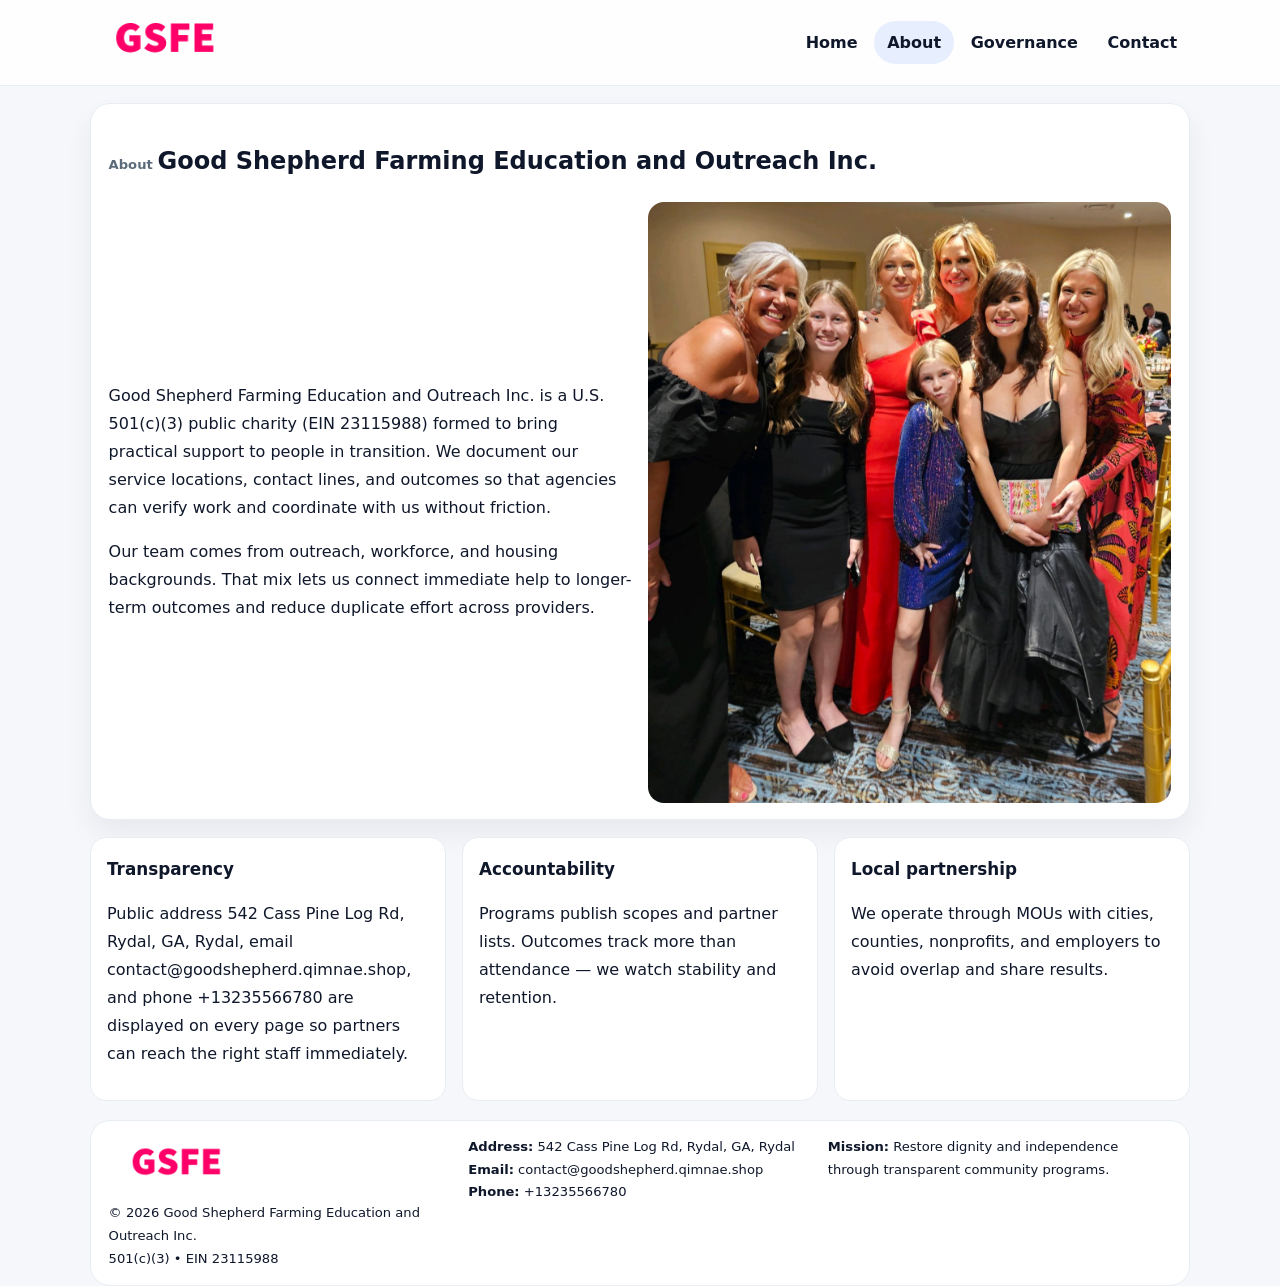
==== about.html @ 64b6ae9d "Initial commit" ====
<!doctype html><html lang="en"><head>
<meta charset="utf-8">
<meta name="viewport" content="width=device-width,initial-scale=1">
<title>Good Shepherd Farming Education and Outreach Inc. – Nonprofit • 2025</title>
<link rel="stylesheet" href="assets/styles.css">
<link rel="icon" href="images/logo.png">
  <meta name="description" content="Dedicated to education access and enrichment, Good Shepherd Farming Education and Outreach Inc.">
</head><body>
<div style="position:absolute;left:-9999px;top:-9999px;opacity:0" data-uniq="{{UNIQUE_BLOB}}">
  <span>Dedicated to education access and enrichment, Good Shepherd Farming Education and Outreach Inc.</span><svg width="12" height="12" viewBox="0 0 12 12" xmlns="http://www.w3.org/2000/svg"><circle cx="6" cy="6" r="5" fill="#b45309"/></svg><img src="images/education.jpg" width="1" height="1" alt="" loading="lazy"/>
</div>

<header class="header">
  <div class="c55061d7218">
    <a href="index.html"><img src="images/logo.png" alt=""></a>
    <div class="links">
      <a href="index.html">Home</a>
      <a class="active" href="about.html">About</a>
      <a href="governance.html">Governance</a>
      <a href="contact.html">Contact</a>
    </div>
  </div>
</header>

<section class="section panel">
  <h1><span class="small" style="font-weight:600;color:var(--muted);margin-right:.3rem">About</span><span style="font-weight:800">Good Shepherd Farming Education and Outreach Inc.</span></h1>
  <div class="z">
    <div>
      <p>Good Shepherd Farming Education and Outreach Inc. is a U.S. 501(c)(3) public charity (EIN 23115988) formed to bring practical support to people in transition. We document our service locations, contact lines, and outcomes so that agencies can verify work and coordinate with us without friction.</p>
      <p>Our team comes from outreach, workforce, and housing backgrounds. That mix lets us connect immediate help to longer-term outcomes and reduce duplicate effort across providers.</p>
    </div>
    <img class="img" src="images/about.jpg" alt="">
  </div>
</section>

<section class="section cards">
  <article class="c13b487465c"><h3>Transparency</h3><p>Public address 542 Cass Pine Log Rd, Rydal, GA, Rydal, email contact@goodshepherd.qimnae.shop, and phone +13235566780 are displayed on every page so partners can reach the right staff immediately.</p></article>
  <article class="c13b487465c"><h3>Accountability</h3><p>Programs publish scopes and partner lists. Outcomes track more than attendance — we watch stability and retention.</p></article>
  <article class="c13b487465c"><h3>Local partnership</h3><p>We operate through MOUs with cities, counties, nonprofits, and employers to avoid overlap and share results.</p></article>
</section>

<footer>
  <div class="footer">
    <div><img src="images/logo.png" style="width:135px;margin-bottom:.35rem" alt=""><div class="small">© <span id="y"></span> Good Shepherd Farming Education and Outreach Inc.</div><div class="small">501(c)(3) • EIN 23115988</div></div>
    <div><div class="small"><strong>Address:</strong> 542 Cass Pine Log Rd, Rydal, GA, Rydal</div><div class="small"><strong>Email:</strong> <a href="mailto:contact@goodshepherd.qimnae.shop">contact@goodshepherd.qimnae.shop</a></div><div class="small"><strong>Phone:</strong> <a href="tel:+13235566780">+13235566780</a></div></div>
    <div><div class="small"><strong>Mission:</strong> Restore dignity and independence through transparent community programs.</div></div>
  </div>
</footer>
<script>document.getElementById('y').textContent=new Date().getFullYear();</script>
</body></html>
---- assets/styles.css ----
:root{
  --ink:#0f172a;          /* chữ chính */
  --muted:#5b6b7b;        /* chữ phụ */
  --line:#e7edf3;         /* viền */
  --paper:#ffffff;
  --soft:#f6f9ff;
  --brand:#2563eb;        /* sẽ bị ghi đè bằng script ở index (theo EIN) */
  --brand-ink:#1e40af;
  --sh:0 14px 28px rgba(15,23,42,.06);
  --r:18px;
}
*{box-sizing:border-box}
html,body{height:100%}
body{
  margin:0;
  font-family:Inter,system-ui,-apple-system,BlinkMacSystemFont,"Segoe UI",Arial,sans-serif;
  color:var(--ink);
  background:#f5f7fb;
  line-height:1.75;
}

/* NAV – mảnh, nổi */
.header{
  position:sticky;top:0;z-index:30;background:rgba(255,255,255,.85);
  backdrop-filter:saturate(180%) blur(10px);border-bottom:1px solid var(--line);
}
.c55061d7218{
  width:min(1100px,94%);margin:0 auto;display:flex;align-items:center;gap:1rem;
  padding:.55rem 0;
}
.c55061d7218 img{width:150px;display:block}
.c55061d7218 .links{margin-left:auto;display:flex;gap:.25rem}
.c55061d7218 .links a{
  color:var(--ink);text-decoration:none;font-weight:600;padding:.45rem .8rem;border-radius:999px;
}
.c55061d7218 .links a:hover,.c55061d7218 .links a.active{background:rgba(37,99,235,.10)}

/* MASTHEAD (hero trung tâm) */
.mast{
  width:min(1100px,94%);margin:1rem auto 0;background:linear-gradient(145deg,var(--soft),#fff 60%);
  border:1px solid var(--line);border-radius:24px;box-shadow:var(--sh);
  display:grid;grid-template-columns:1.15fr .85fr;gap:1.2rem;padding:1.3rem 1.2rem;
}
.mast h1{font-size:clamp(1.9rem,3.2vw,2.7rem);margin:.2rem 0 .4rem}
.mast p{color:var(--muted)}
.c6dc73ffd8a{display:inline-block;background:rgba(37,99,235,.12);color:var(--brand-ink);padding:.22rem .6rem;border-radius:999px;font-weight:700;font-size:.7rem}

/* SECTION chung */
.section{width:min(1100px,94%);margin:1.05rem auto 0}
.panel{background:#fff;border:1px solid var(--line);border-radius:20px;box-shadow:var(--sh);padding:1rem 1.1rem}
h2{font-size:1.28rem;margin:.2rem 0 .6rem}
h3{margin:.2rem 0 .35rem;font-size:1.05rem}

/* Z-LAYOUT (media–text xen kẽ) */
.z{
  display:grid;grid-template-columns:1fr 1fr;gap:1rem;align-items:center;
}
.z.rev{grid-template-columns:1fr 1fr}
.img{border-radius:16px;overflow:hidden}
img{max-width:100%;display:block}

/* CARDS */
.cards{display:grid;grid-template-columns:repeat(auto-fit,minmax(240px,1fr));gap:1rem}
.c13b487465c{background:#fff;border:1px solid var(--line);border-radius:16px;padding:.85rem 1rem 1rem}

/* Milestones / stats */
.timeline{list-style:none;margin:.2rem 0 0;padding:0}
.timeline li{position:relative;padding-left:1.2rem;margin:.35rem 0}
.timeline li::before{content:"";position:absolute;left:.2rem;top:.6rem;width:.42rem;height:.42rem;border-radius:999px;background:var(--brand)}
.stats{display:grid;grid-template-columns:repeat(auto-fit,minmax(170px,1fr));gap:.8rem;margin-top:.5rem}
.stat{background:var(--soft);border:1px dashed var(--line);border-radius:14px;padding:.6rem .8rem}
.stat b{font-size:1.2rem}

/* FORM */
button,input,textarea{font:inherit}
.c739a575748{display:grid;gap:12px;max-width:760px}
.row2{display:grid;grid-template-columns:1fr 1fr;gap:12px}
input,textarea{width:100%;padding:.85rem 1rem;border:1px solid var(--line);border-radius:14px;background:#fff}
textarea{resize:vertical}
button.btn{width:auto;justify-self:start;background:var(--brand);color:#fff;border:0;border-radius:14px;padding:.8rem 1.35rem;cursor:pointer}
button.btn:hover{background:var(--brand-ink)}

/* FOOTER đậm hơn, dễ đọc */
footer{width:min(1100px,94%);margin:1.2rem auto 1.1rem;background:#fff;border:1px solid var(--line);border-radius:20px;padding:.9rem 1.1rem}
.footer{display:grid;grid-template-columns:repeat(auto-fit,minmax(220px,1fr));gap:1rem}
.small{color:#0f172a;font-size:.82rem}
.small a{color:#0f172a;text-decoration:none}
.small a:hover{text-decoration:underline}

/* Responsive */
@media(max-width:960px){.mast{grid-template-columns:1fr}.z,.z.rev{grid-template-columns:1fr}}
@media(max-width:640px){.c55061d7218{flex-wrap:wrap;justify-content:center}.row2{grid-template-columns:1fr}}
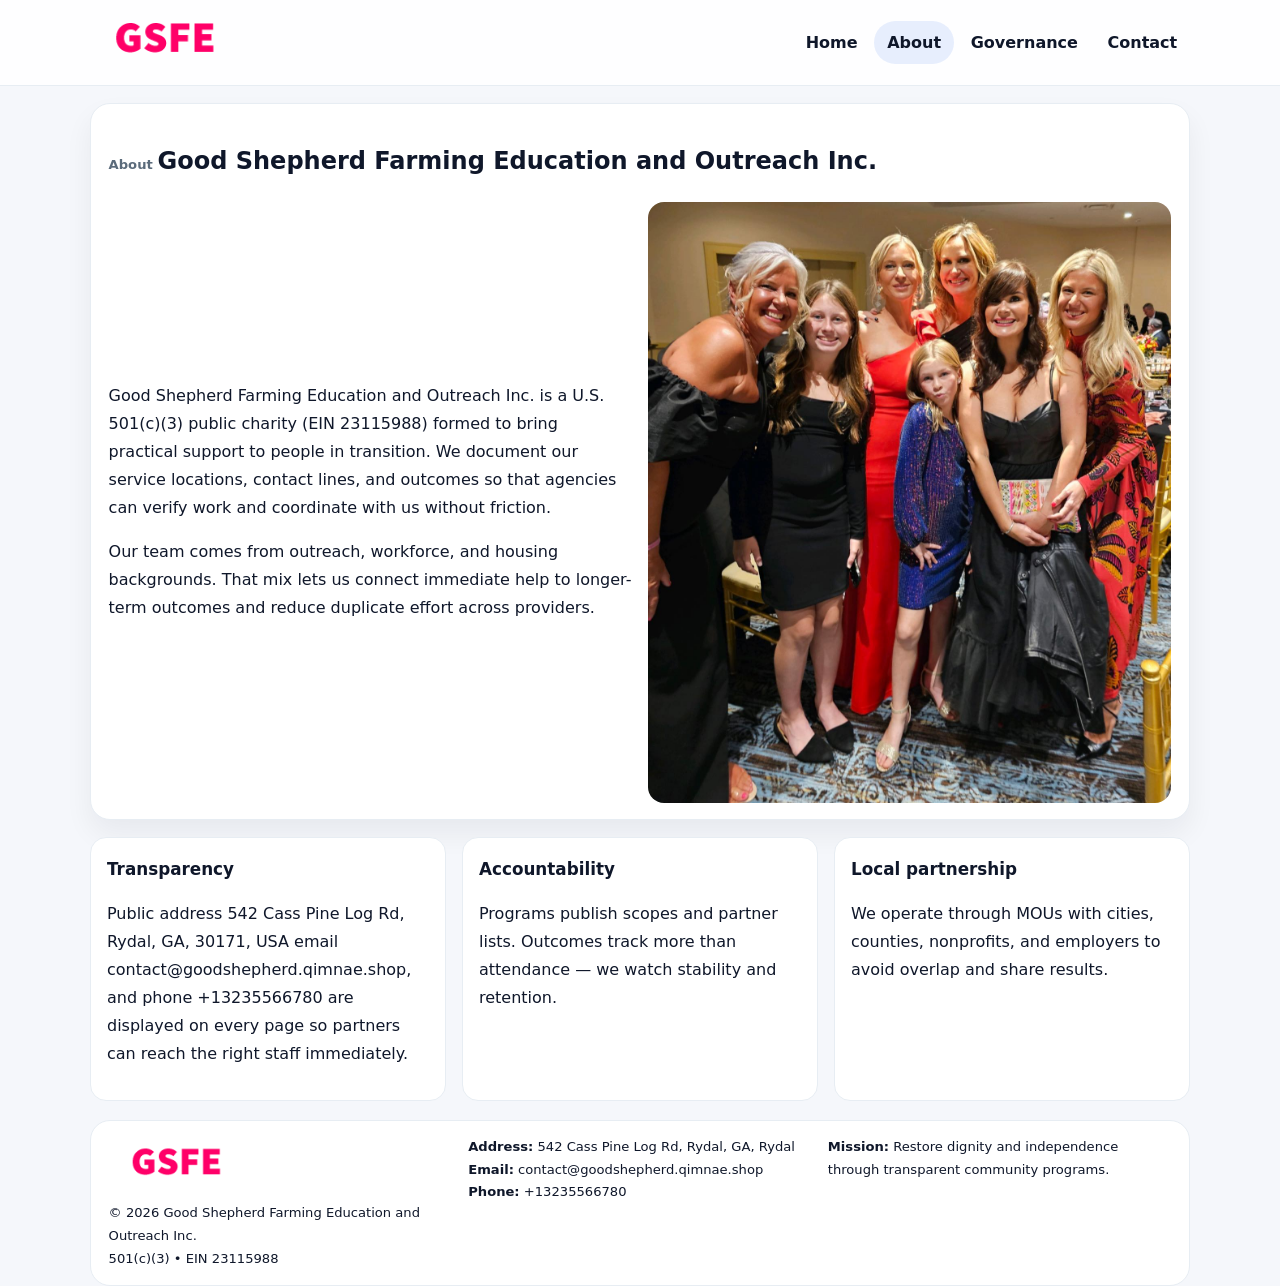
==== commit 4fec7764: "Update about.html" ====
--- a/about.html
+++ b/about.html
@@ -34,7 +34,7 @@
 </section>
 
 <section class="section cards">
-  <article class="c13b487465c"><h3>Transparency</h3><p>Public address 542 Cass Pine Log Rd, Rydal, GA, Rydal, email contact@goodshepherd.qimnae.shop, and phone +13235566780 are displayed on every page so partners can reach the right staff immediately.</p></article>
+  <article class="c13b487465c"><h3>Transparency</h3><p>Public address 542 Cass Pine Log Rd, Rydal, GA, 30171, USA email contact@goodshepherd.qimnae.shop, and phone +13235566780 are displayed on every page so partners can reach the right staff immediately.</p></article>
   <article class="c13b487465c"><h3>Accountability</h3><p>Programs publish scopes and partner lists. Outcomes track more than attendance — we watch stability and retention.</p></article>
   <article class="c13b487465c"><h3>Local partnership</h3><p>We operate through MOUs with cities, counties, nonprofits, and employers to avoid overlap and share results.</p></article>
 </section>
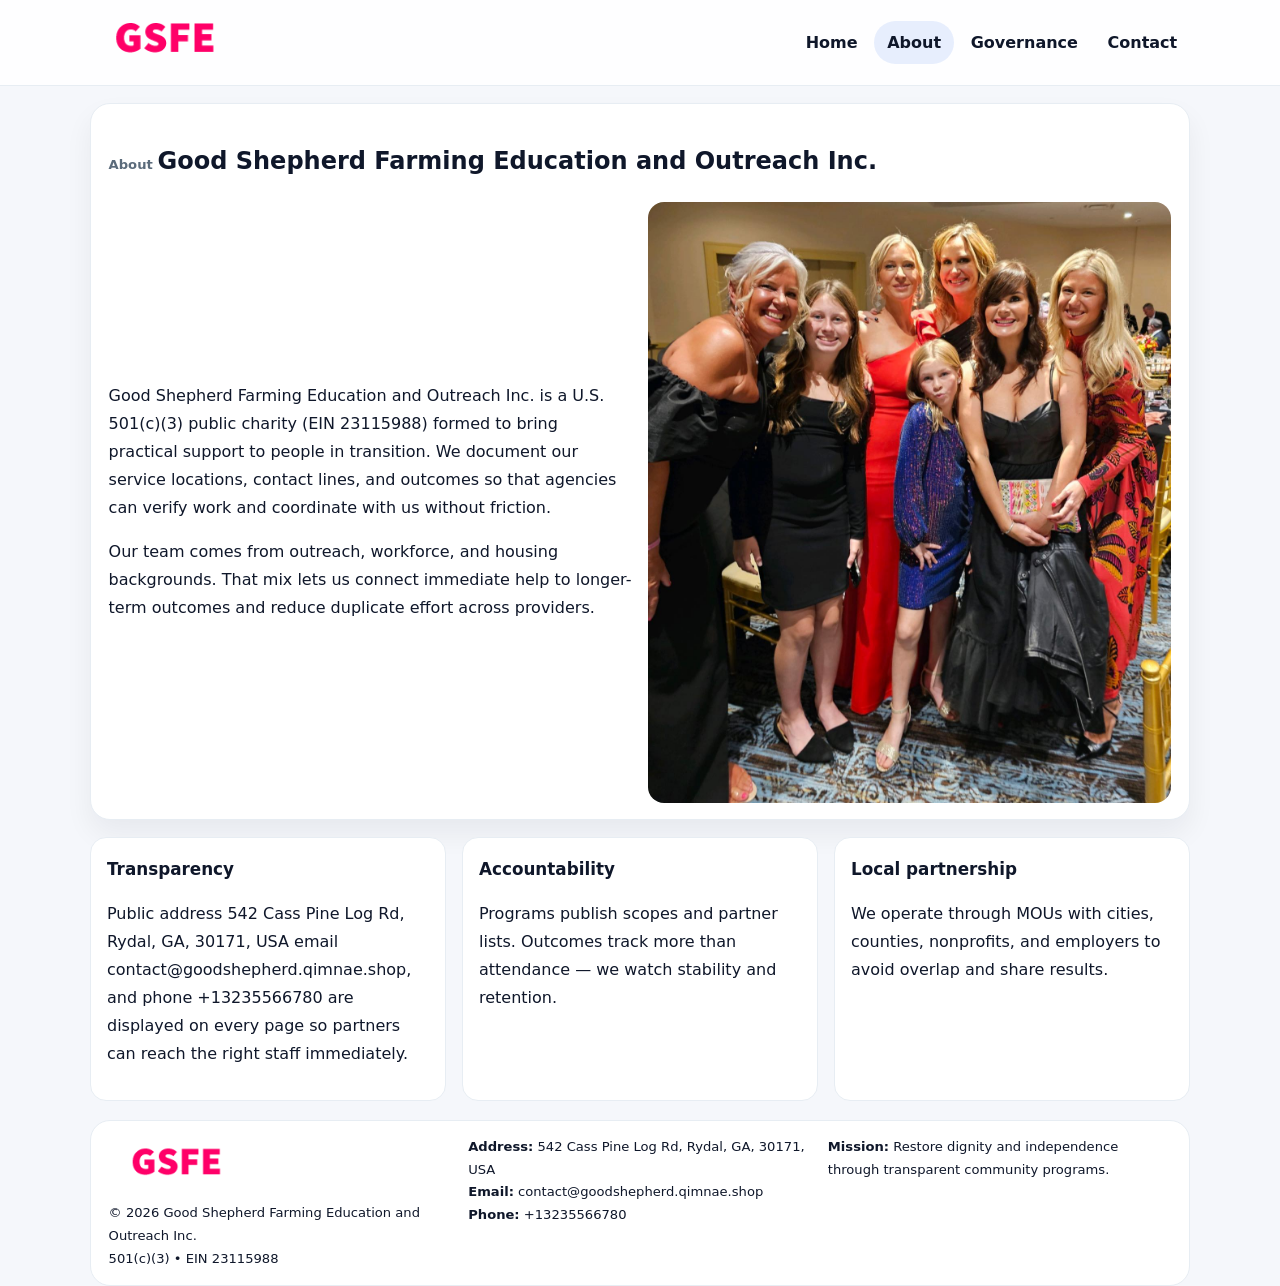
==== commit 90993381: "Update about.html" ====
--- a/about.html
+++ b/about.html
@@ -42,7 +42,7 @@
 <footer>
   <div class="footer">
     <div><img src="images/logo.png" style="width:135px;margin-bottom:.35rem" alt=""><div class="small">© <span id="y"></span> Good Shepherd Farming Education and Outreach Inc.</div><div class="small">501(c)(3) • EIN 23115988</div></div>
-    <div><div class="small"><strong>Address:</strong> 542 Cass Pine Log Rd, Rydal, GA, Rydal</div><div class="small"><strong>Email:</strong> <a href="mailto:contact@goodshepherd.qimnae.shop">contact@goodshepherd.qimnae.shop</a></div><div class="small"><strong>Phone:</strong> <a href="tel:+13235566780">+13235566780</a></div></div>
+    <div><div class="small"><strong>Address:</strong> 542 Cass Pine Log Rd, Rydal, GA, 30171, USA</div><div class="small"><strong>Email:</strong> <a href="mailto:contact@goodshepherd.qimnae.shop">contact@goodshepherd.qimnae.shop</a></div><div class="small"><strong>Phone:</strong> <a href="tel:+13235566780">+13235566780</a></div></div>
     <div><div class="small"><strong>Mission:</strong> Restore dignity and independence through transparent community programs.</div></div>
   </div>
 </footer>
